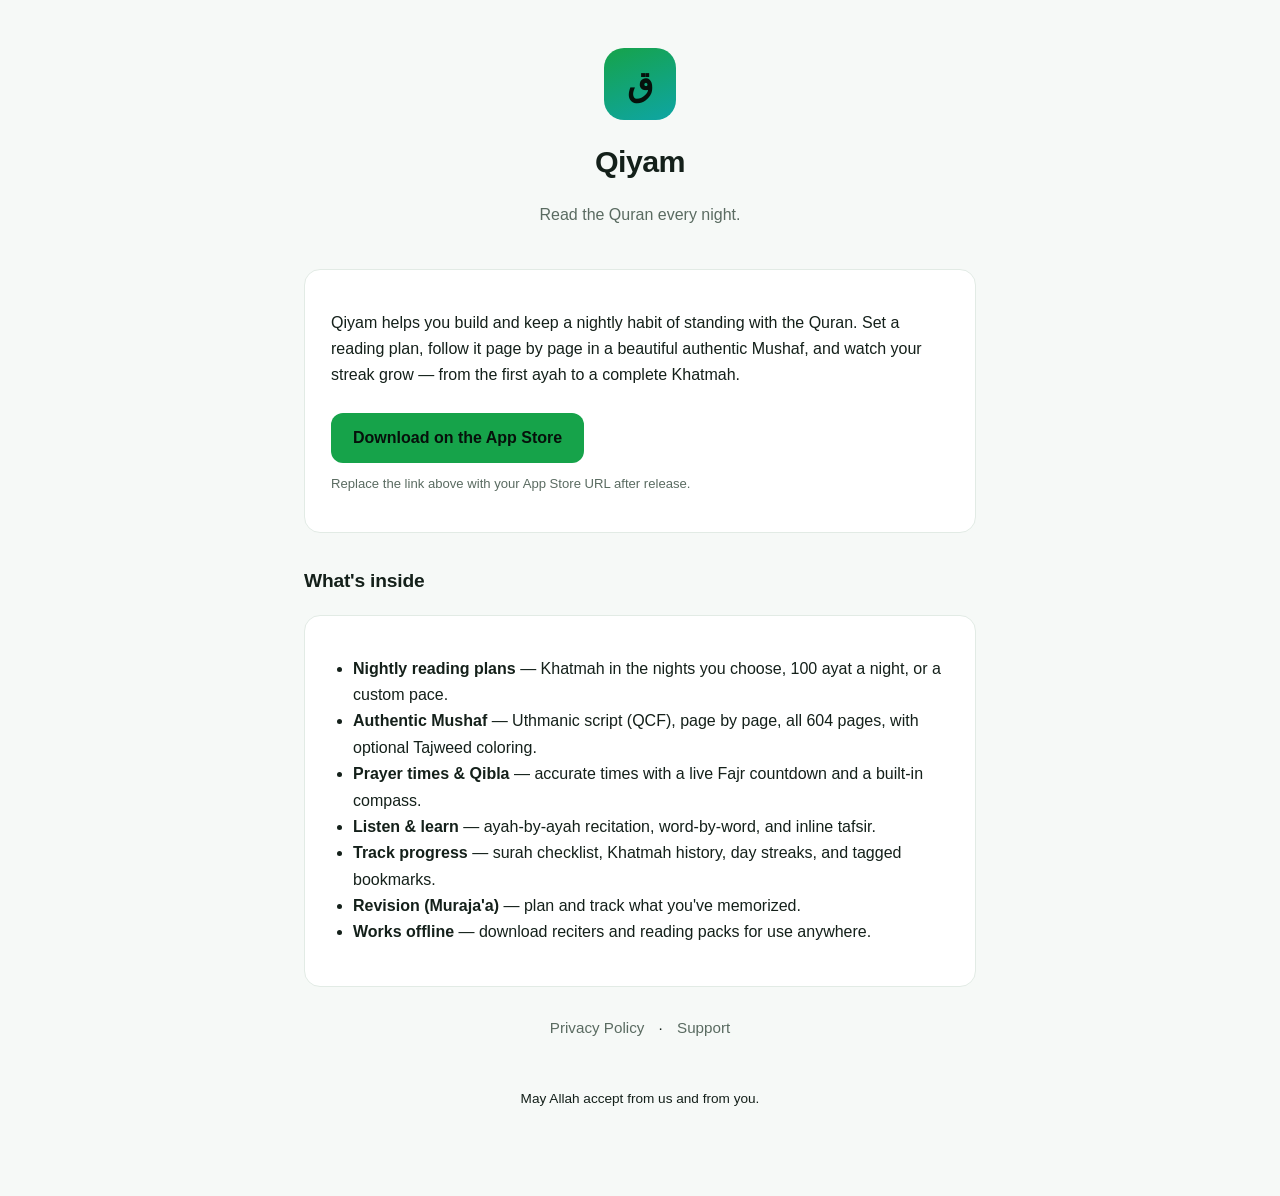
==== index.html @ 3f008543 "Qiyam App Store pages" ====
<!DOCTYPE html>
<html lang="en">
<head>
  <meta charset="UTF-8" />
  <meta name="viewport" content="width=device-width, initial-scale=1.0" />
  <title>Qiyam — Read the Quran Every Night</title>
  <meta name="description" content="Qiyam helps you build a nightly habit of Quran reading with authentic Mushaf, prayer times, Qibla, audio recitation, and streak tracking." />
  <link rel="stylesheet" href="style.css" />
</head>
<body>
  <div class="wrap">
    <header class="site">
      <div class="logo">ق</div>
      <h1>Qiyam</h1>
      <p class="muted">Read the Quran every night.</p>
    </header>

    <div class="card">
      <p>Qiyam helps you build and keep a nightly habit of standing with the Quran. Set a reading plan, follow it page by page in a beautiful authentic Mushaf, and watch your streak grow — from the first ayah to a complete Khatmah.</p>
      <a class="btn" href="#">Download on the App Store</a>
      <p class="muted" style="font-size:0.82rem;margin-top:10px;">Replace the link above with your App Store URL after release.</p>
    </div>

    <h2>What's inside</h2>
    <div class="card">
      <ul>
        <li><strong>Nightly reading plans</strong> — Khatmah in the nights you choose, 100 ayat a night, or a custom pace.</li>
        <li><strong>Authentic Mushaf</strong> — Uthmanic script (QCF), page by page, all 604 pages, with optional Tajweed coloring.</li>
        <li><strong>Prayer times &amp; Qibla</strong> — accurate times with a live Fajr countdown and a built-in compass.</li>
        <li><strong>Listen &amp; learn</strong> — ayah-by-ayah recitation, word-by-word, and inline tafsir.</li>
        <li><strong>Track progress</strong> — surah checklist, Khatmah history, day streaks, and tagged bookmarks.</li>
        <li><strong>Revision (Muraja'a)</strong> — plan and track what you've memorized.</li>
        <li><strong>Works offline</strong> — download reciters and reading packs for use anywhere.</li>
      </ul>
    </div>

    <nav class="nav">
      <a href="privacy.html">Privacy Policy</a> ·
      <a href="support.html">Support</a>
    </nav>

    <footer>
      <p>May Allah accept from us and from you.</p>
    </footer>
  </div>
</body>
</html>
---- style.css ----
:root {
  --bg: #0f1512;
  --card: #16201b;
  --text: #e8f0ea;
  --muted: #9db3a6;
  --accent: #4ade80;
  --border: #24332b;
  --link: #7ee6a3;
}
@media (prefers-color-scheme: light) {
  :root {
    --bg: #f6f9f7;
    --card: #ffffff;
    --text: #14201a;
    --muted: #5a6b61;
    --accent: #16a34a;
    --border: #e2ebe5;
    --link: #16a34a;
  }
}
* { box-sizing: border-box; }
body {
  margin: 0;
  font-family: -apple-system, BlinkMacSystemFont, "Segoe UI", Roboto, Helvetica, Arial, sans-serif;
  background: var(--bg);
  color: var(--text);
  line-height: 1.65;
  -webkit-font-smoothing: antialiased;
}
.wrap { max-width: 720px; margin: 0 auto; padding: 48px 24px 72px; }
header.site { text-align: center; margin-bottom: 40px; }
header.site .logo {
  display: inline-flex; align-items: center; justify-content: center;
  width: 72px; height: 72px; border-radius: 20px;
  background: linear-gradient(160deg, var(--accent), #0ea5a4);
  color: #06110b; font-size: 34px; font-weight: 700; margin-bottom: 16px;
}
h1 { font-size: 1.9rem; margin: 0 0 8px; letter-spacing: -0.02em; }
h2 { font-size: 1.2rem; margin: 32px 0 10px; letter-spacing: -0.01em; }
p, li { color: var(--text); }
.muted { color: var(--muted); }
.card {
  background: var(--card); border: 1px solid var(--border);
  border-radius: 16px; padding: 24px 26px; margin: 18px 0;
}
a { color: var(--link); text-decoration: none; }
a:hover { text-decoration: underline; }
.nav { text-align: center; margin: 28px 0 0; font-size: 0.95rem; }
.nav a { margin: 0 10px; color: var(--muted); }
.updated { font-size: 0.85rem; color: var(--muted); text-align: center; margin-top: 4px; }
.btn {
  display: inline-block; background: var(--accent); color: #06110b;
  padding: 12px 22px; border-radius: 12px; font-weight: 600; margin-top: 8px;
}
.btn:hover { text-decoration: none; opacity: 0.92; }
footer { text-align: center; margin-top: 48px; font-size: 0.85rem; color: var(--muted); }
ul { padding-left: 22px; }
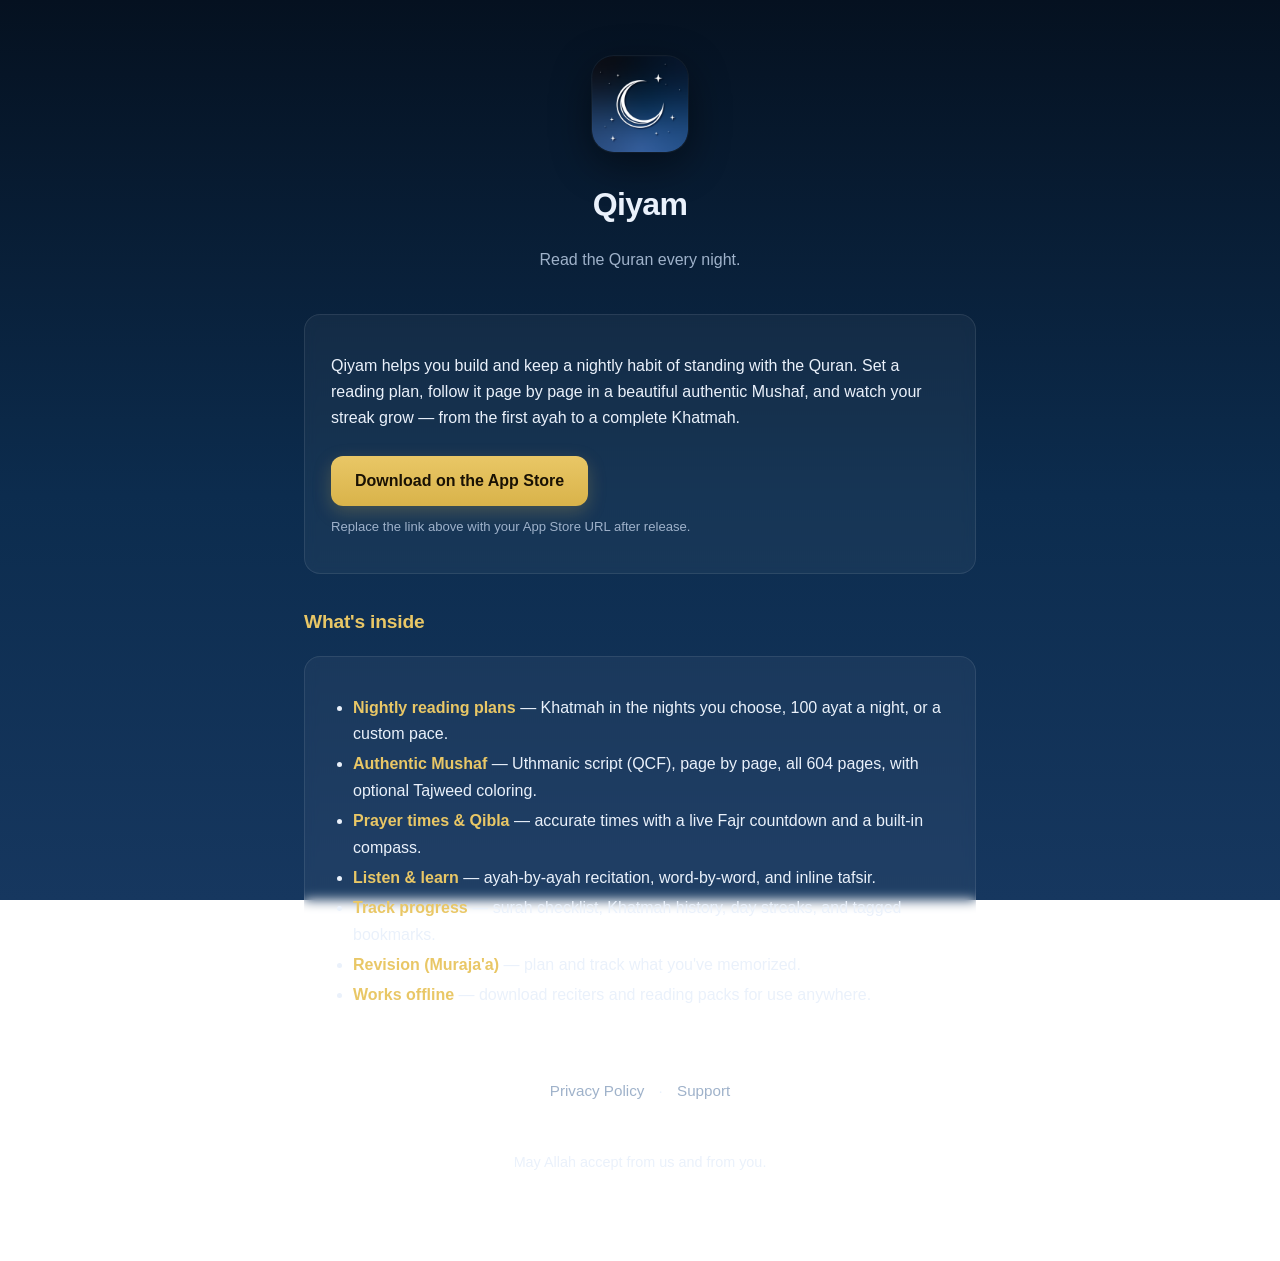
==== commit 395c8576: "Match app theme: real icon, night-blue gradient, gold accents" ====
--- a/index.html
+++ b/index.html
@@ -5,12 +5,13 @@
   <meta name="viewport" content="width=device-width, initial-scale=1.0" />
   <title>Qiyam — Read the Quran Every Night</title>
   <meta name="description" content="Qiyam helps you build a nightly habit of Quran reading with authentic Mushaf, prayer times, Qibla, audio recitation, and streak tracking." />
+  <link rel="icon" type="image/png" href="icon.png" />
   <link rel="stylesheet" href="style.css" />
 </head>
 <body>
   <div class="wrap">
     <header class="site">
-      <div class="logo">ق</div>
+      <img class="icon" src="icon.png" alt="Qiyam app icon" width="96" height="96" />
       <h1>Qiyam</h1>
       <p class="muted">Read the Quran every night.</p>
     </header>
--- a/style.css
+++ b/style.css
@@ -1,57 +1,65 @@
 :root {
-  --bg: #0f1512;
-  --card: #16201b;
-  --text: #e8f0ea;
-  --muted: #9db3a6;
-  --accent: #4ade80;
-  --border: #24332b;
-  --link: #7ee6a3;
-}
-@media (prefers-color-scheme: light) {
-  :root {
-    --bg: #f6f9f7;
-    --card: #ffffff;
-    --text: #14201a;
-    --muted: #5a6b61;
-    --accent: #16a34a;
-    --border: #e2ebe5;
-    --link: #16a34a;
-  }
+  --bg-top: #051120;
+  --bg-mid: #0c2c4e;
+  --bg-bottom: #16375f;
+  --card: rgba(255, 255, 255, 0.045);
+  --card-border: rgba(255, 255, 255, 0.09);
+  --text: #eaf1fb;
+  --muted: #9fb2ca;
+  --accent: #d9b34a;
+  --accent-strong: #e9c766;
+  --link: #e9c766;
 }
 * { box-sizing: border-box; }
+html { -webkit-text-size-adjust: 100%; }
 body {
   margin: 0;
+  min-height: 100vh;
   font-family: -apple-system, BlinkMacSystemFont, "Segoe UI", Roboto, Helvetica, Arial, sans-serif;
-  background: var(--bg);
   color: var(--text);
   line-height: 1.65;
   -webkit-font-smoothing: antialiased;
+  background: linear-gradient(180deg, var(--bg-top) 0%, var(--bg-mid) 55%, var(--bg-bottom) 100%);
+  background-attachment: fixed;
 }
-.wrap { max-width: 720px; margin: 0 auto; padding: 48px 24px 72px; }
+.wrap { max-width: 720px; margin: 0 auto; padding: 56px 24px 72px; }
 header.site { text-align: center; margin-bottom: 40px; }
-header.site .logo {
-  display: inline-flex; align-items: center; justify-content: center;
-  width: 72px; height: 72px; border-radius: 20px;
-  background: linear-gradient(160deg, var(--accent), #0ea5a4);
-  color: #06110b; font-size: 34px; font-weight: 700; margin-bottom: 16px;
+header.site .icon {
+  width: 96px; height: 96px; border-radius: 22px;
+  box-shadow: 0 12px 40px rgba(0, 0, 0, 0.45), 0 0 0 1px rgba(255, 255, 255, 0.06);
+  margin-bottom: 18px;
 }
-h1 { font-size: 1.9rem; margin: 0 0 8px; letter-spacing: -0.02em; }
-h2 { font-size: 1.2rem; margin: 32px 0 10px; letter-spacing: -0.01em; }
+h1 { font-size: 2rem; margin: 0 0 8px; letter-spacing: -0.02em; }
+h2 { font-size: 1.2rem; margin: 32px 0 10px; letter-spacing: -0.01em; color: var(--accent-strong); }
+.card h2 { color: var(--text); }
 p, li { color: var(--text); }
 .muted { color: var(--muted); }
 .card {
-  background: var(--card); border: 1px solid var(--border);
-  border-radius: 16px; padding: 24px 26px; margin: 18px 0;
+  background: var(--card);
+  border: 1px solid var(--card-border);
+  border-radius: 16px;
+  padding: 22px 26px;
+  margin: 18px 0;
+  backdrop-filter: blur(6px);
+  -webkit-backdrop-filter: blur(6px);
 }
 a { color: var(--link); text-decoration: none; }
 a:hover { text-decoration: underline; }
-.nav { text-align: center; margin: 28px 0 0; font-size: 0.95rem; }
+.nav { text-align: center; margin: 30px 0 0; font-size: 0.95rem; }
 .nav a { margin: 0 10px; color: var(--muted); }
 .updated { font-size: 0.85rem; color: var(--muted); text-align: center; margin-top: 4px; }
 .btn {
-  display: inline-block; background: var(--accent); color: #06110b;
-  padding: 12px 22px; border-radius: 12px; font-weight: 600; margin-top: 8px;
+  display: inline-block;
+  background: linear-gradient(180deg, var(--accent-strong), var(--accent));
+  color: #1a1204;
+  padding: 12px 24px;
+  border-radius: 12px;
+  font-weight: 600;
+  margin-top: 8px;
+  box-shadow: 0 6px 18px rgba(217, 179, 74, 0.25);
 }
-.btn:hover { text-decoration: none; opacity: 0.92; }
-footer { text-align: center; margin-top: 48px; font-size: 0.85rem; color: var(--muted); }
+.btn:hover { text-decoration: none; filter: brightness(1.05); }
+footer { text-align: center; margin-top: 48px; font-size: 0.9rem; color: var(--muted); }
 ul { padding-left: 22px; }
+li { margin: 4px 0; }
+li strong { color: var(--accent-strong); font-weight: 600; }
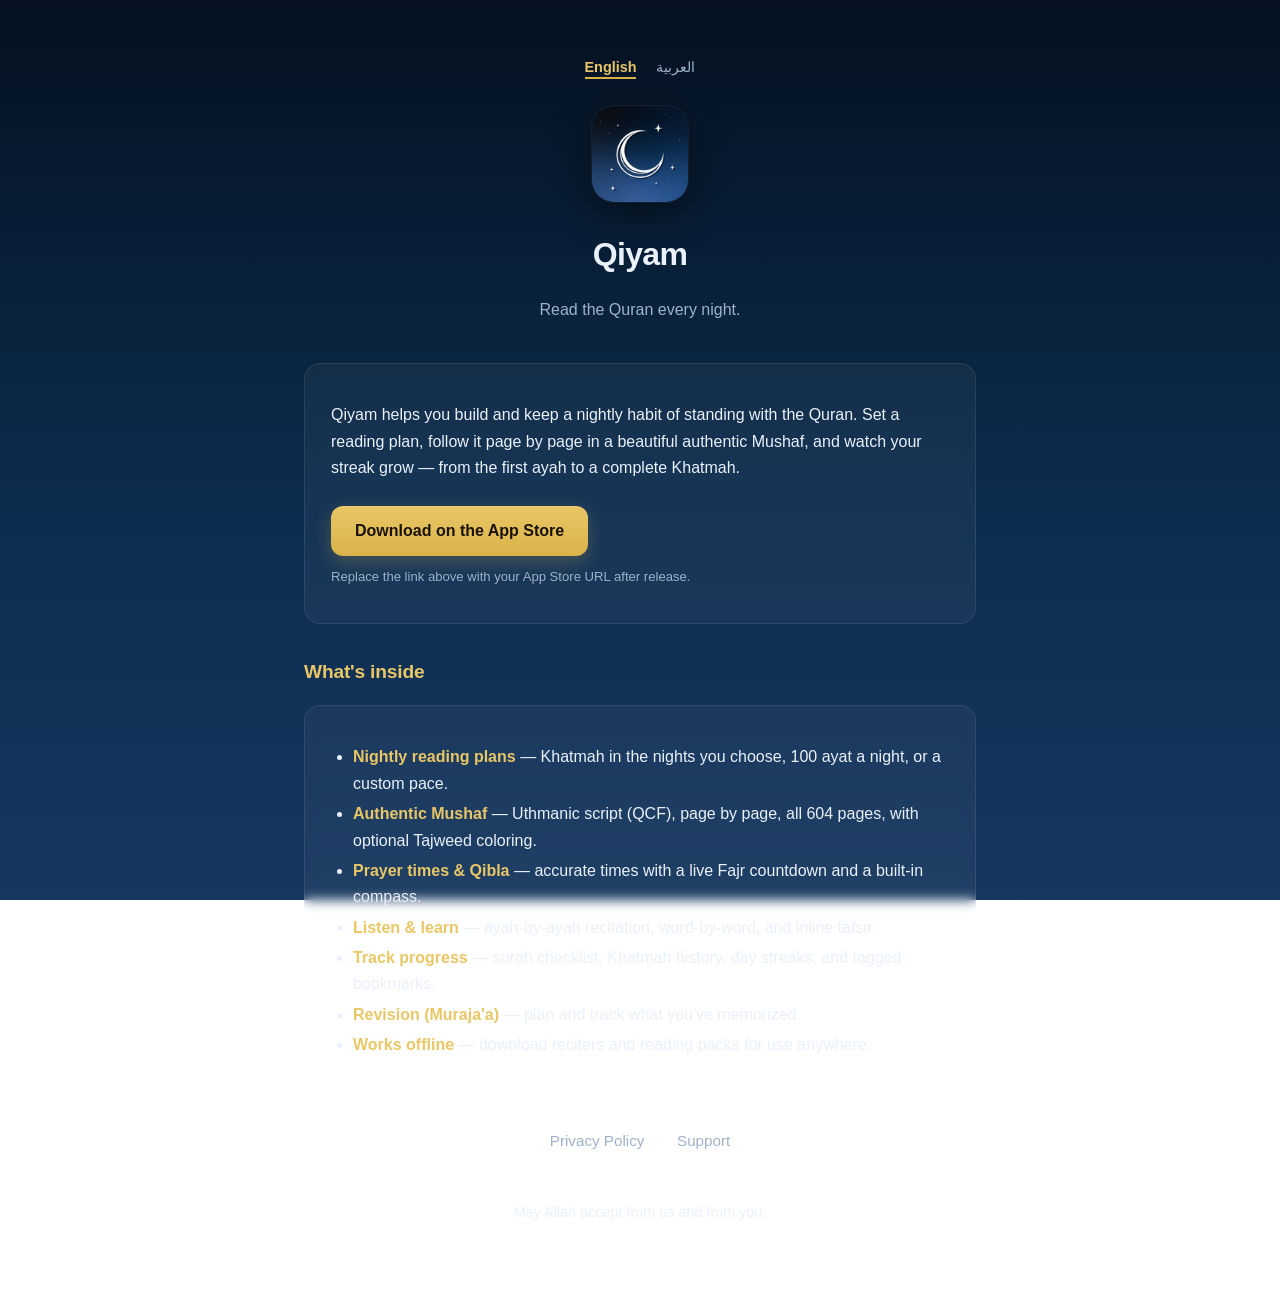
==== commit f8b46213: "Add Arabic (RTL) pages + language switcher" ====
--- a/index.html
+++ b/index.html
@@ -10,6 +10,10 @@
 </head>
 <body>
   <div class="wrap">
+    <div class="langswitch">
+      <a href="index.html" class="active">English</a>
+      <a href="ar.html">العربية</a>
+    </div>
     <header class="site">
       <img class="icon" src="icon.png" alt="Qiyam app icon" width="96" height="96" />
       <h1>Qiyam</h1>
--- a/style.css
+++ b/style.css
@@ -63,3 +63,19 @@
 ul { padding-left: 22px; }
 li { margin: 4px 0; }
 li strong { color: var(--accent-strong); font-weight: 600; }
+
+/* Language switch */
+.langswitch { text-align: center; margin-bottom: 26px; font-size: 0.9rem; }
+.langswitch a { color: var(--muted); margin: 0 8px; padding-bottom: 2px; }
+.langswitch a.active { color: var(--accent-strong); font-weight: 600; border-bottom: 2px solid var(--accent); }
+
+/* RTL (Arabic) */
+[dir="rtl"] { text-align: right; }
+[dir="rtl"] ul { padding-left: 0; padding-right: 22px; }
+[dir="rtl"] .wrap { text-align: right; }
+[dir="rtl"] header.site,
+[dir="rtl"] .langswitch,
+[dir="rtl"] .nav,
+[dir="rtl"] footer,
+[dir="rtl"] .updated { text-align: center; }
+[dir="rtl"] body { font-size: 1.02rem; line-height: 1.85; }
